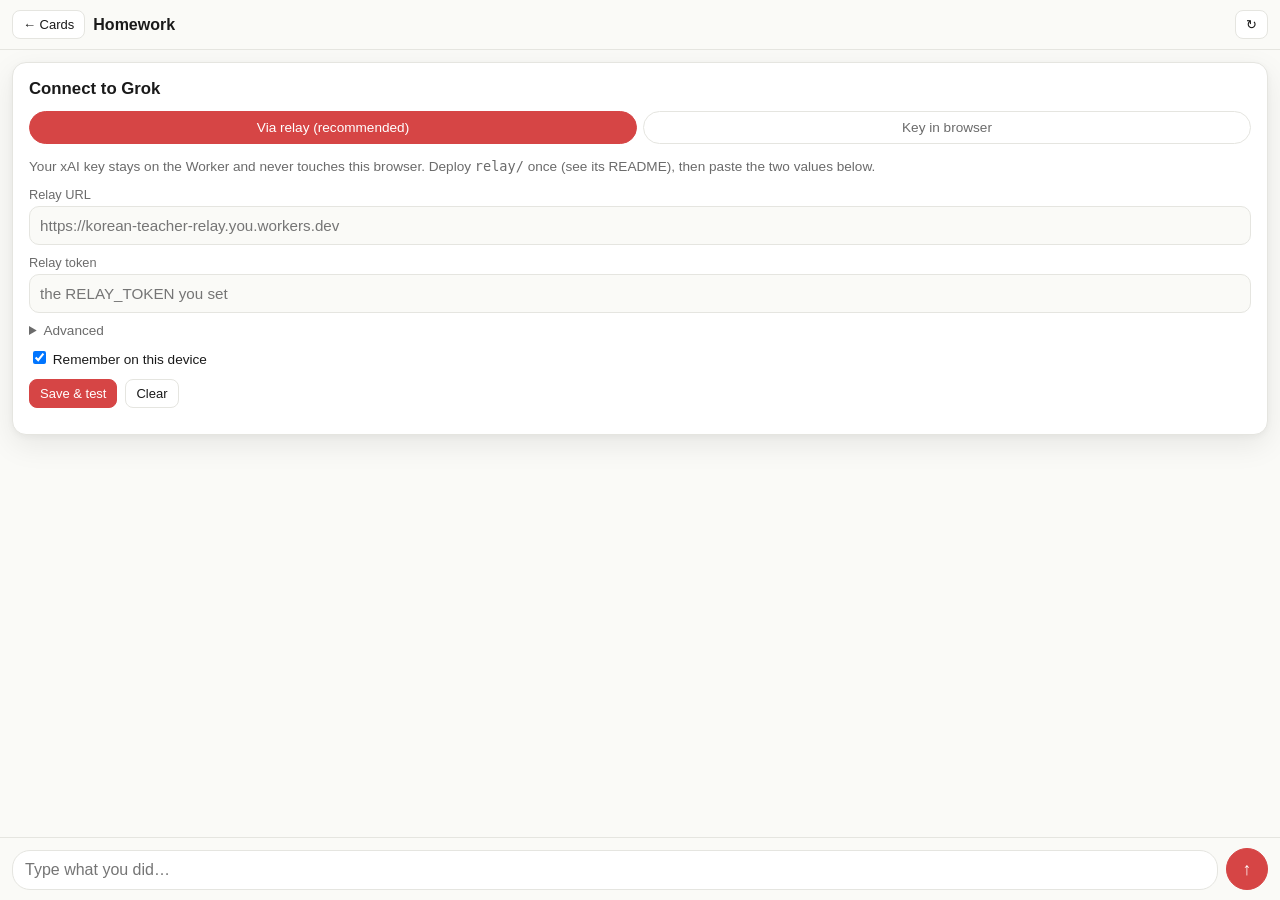
==== homework.html @ a8f40f27 "Add the homework helper A second page in the PWA that drafts the weekly diary homework: you describe" ====
<!doctype html>
<html lang="en">
<head>
  <meta charset="utf-8">
  <meta name="viewport" content="width=device-width, initial-scale=1, viewport-fit=cover">
  <meta name="color-scheme" content="light dark">
  <meta name="theme-color" content="#d64545">
  <!-- connect-src must list your relay origin. If you deploy the Worker to a
       different subdomain, edit the https://*.workers.dev entry below. -->
  <meta http-equiv="Content-Security-Policy" content="default-src 'self'; script-src 'self'; style-src 'self'; img-src 'self' data:; media-src 'self' blob:; connect-src 'self' https://api.x.ai https://*.workers.dev; base-uri 'none'; form-action 'none'; object-src 'none'">
  <title>Homework · Korean Teacher</title>
  <link rel="stylesheet" href="styles.css">
  <link rel="stylesheet" href="homework.css">
  <link rel="manifest" href="manifest.webmanifest">
  <link rel="icon" href="icon.svg" type="image/svg+xml">
  <link rel="apple-touch-icon" href="apple-touch-icon.png">
  <meta name="apple-mobile-web-app-capable" content="yes">
  <meta name="apple-mobile-web-app-title" content="Korean">
</head>
<body class="hw-body">

  <header class="hw-top">
    <a class="mini" href="index.html">← Cards</a>
    <strong class="hw-title">Homework</strong>
    <button id="hw-reload" class="mini" title="Reload">↻</button>
    <button id="hw-conn" class="mini hw-conn" hidden>⚙︎ Setup</button>
  </header>

  <!-- ---------- setup ---------- -->
  <section id="hw-setup" class="hw-panel" hidden>
    <h2>Connect to Grok</h2>

    <div class="hw-tabs" role="tablist">
      <button class="hw-tab" id="tab-relay" role="tab" aria-selected="true">Via relay (recommended)</button>
      <button class="hw-tab" id="tab-direct" role="tab" aria-selected="false">Key in browser</button>
    </div>

    <div id="pane-relay" class="hw-pane">
      <p class="hw-note">
        Your xAI key stays on the Worker and never touches this browser. Deploy
        <code>relay/</code> once (see its README), then paste the two values below.
      </p>
      <label class="hw-field">Relay URL
        <input id="hw-relay-url" type="url" inputmode="url" autocomplete="off"
               placeholder="https://korean-teacher-relay.you.workers.dev">
      </label>
      <label class="hw-field">Relay token
        <input id="hw-relay-token" type="password" autocomplete="off" placeholder="the RELAY_TOKEN you set">
      </label>
    </div>

    <div id="pane-direct" class="hw-pane" hidden>
      <p class="hw-warn">
        <strong>Read this before pasting a key.</strong> It is stored in this browser's
        localStorage. Any script that runs on this site can read it, as can anyone with
        access to this device or its backups. An xAI key is account-wide: whoever has it
        can spend your credit on anything until you revoke it. Speech may work this way,
        but chat is normally blocked by the browser, so you will probably still need the
        relay. If you use this mode, make a <em>separate</em> key with a spend limit and
        revoke it when you stop using this app.
      </p>
      <label class="hw-field">xAI API key
        <input id="hw-key" type="password" autocomplete="off" placeholder="xai-…">
      </label>
    </div>

    <details class="hw-adv">
      <summary>Advanced</summary>
      <label class="hw-field">Model
        <input id="hw-model" type="text" autocomplete="off" placeholder="grok-4.5">
      </label>
      <label class="hw-field">API base (direct mode only)
        <input id="hw-base" type="url" inputmode="url" autocomplete="off" placeholder="https://api.x.ai">
      </label>
    </details>

    <label class="hw-check">
      <input type="checkbox" id="hw-remember" checked> Remember on this device
    </label>

    <div class="hw-actions">
      <button id="hw-save" class="mini hw-primary">Save &amp; test</button>
      <button id="hw-clear" class="mini">Clear</button>
    </div>
    <p id="hw-probe" class="hw-probe" role="status" aria-live="polite"></p>
  </section>

  <!-- ---------- task ---------- -->
  <section id="hw-task" class="hw-taskbar" hidden>
    <div class="hw-prompt">
      <div class="hw-prompt-ko" id="hw-prompt-ko"></div>
      <div class="hw-prompt-en" id="hw-prompt-en"></div>
    </div>
    <div class="hw-chips" id="hw-chips" role="group" aria-label="Days"></div>
    <div class="hw-weekline">
      <span id="hw-weeklabel"></span>
      <button id="hw-weekswitch" class="hw-link" type="button">last week ⇄</button>
      <span class="hw-count" id="hw-count"></span>
    </div>
    <p id="hw-notice" class="hw-notice" hidden></p>
  </section>

  <main class="hw-transcript" id="hw-transcript" aria-live="polite"></main>

  <!-- ---------- composer ---------- -->
  <div class="hw-composer" id="hw-composer" hidden>
    <textarea id="hw-input" rows="1" placeholder="Type what you did…"
              autocomplete="off" autocapitalize="sentences"></textarea>
    <button id="hw-mic" class="hw-iconbtn" title="Speak in English" hidden>🎙</button>
    <button id="hw-send" class="hw-iconbtn hw-primary" title="Send">↑</button>
  </div>

  <!-- ---------- final ---------- -->
  <section id="hw-final" class="hw-panel hw-final" hidden>
    <h2>Your message <span class="hw-count" id="hw-final-count"></span></h2>
    <textarea id="hw-message" rows="12" spellcheck="false"></textarea>
    <div class="hw-finalopts">
      <label class="hw-check"><input type="checkbox" id="hw-envelope" checked> Greeting &amp; sign-off</label>
      <label class="hw-check"><input type="checkbox" id="hw-english" checked> Include English</label>
    </div>
    <div class="hw-actions">
      <button id="hw-copy" class="mini hw-primary">Copy</button>
      <button id="hw-share" class="mini">Share</button>
      <button id="hw-playall" class="mini">🔊 Play all</button>
      <button id="hw-restart" class="mini">Start a new week</button>
    </div>
    <p id="hw-final-status" class="hw-probe" role="status" aria-live="polite"></p>
  </section>

  <audio id="hw-audio" playsinline></audio>

  <script src="data.js"></script>
  <script src="homework-data.js"></script>
  <script src="homework.js"></script>
</body>
</html>
---- styles.css ----
:root {
  --bg: #fafaf7;
  --fg: #1a1a1a;
  --muted: #6b6b6b;
  --card-bg: #ffffff;
  --card-border: #e5e5e0;
  --card-shadow: 0 10px 30px rgba(0, 0, 0, 0.08), 0 2px 6px rgba(0, 0, 0, 0.04);
  --accent: #d64545;
  --accent-ink: #ffffff;
  --kbd-bg: #eceae3;
  --kbd-border: #cfccc2;
}

@media (prefers-color-scheme: dark) {
  :root {
    --bg: #151514;
    --fg: #f2f0ea;
    --muted: #9a9a94;
    --card-bg: #1f1f1e;
    --card-border: #35342f;
    --card-shadow: 0 10px 30px rgba(0, 0, 0, 0.5), 0 2px 6px rgba(0, 0, 0, 0.3);
    --accent: #e86a6a;
    --kbd-bg: #2a2927;
    --kbd-border: #3d3b37;
  }
}

* { box-sizing: border-box; }

html, body {
  margin: 0;
  padding: 0;
  height: 100%;
}

body {
  background: var(--bg);
  color: var(--fg);
  font-family: -apple-system, BlinkMacSystemFont, "Segoe UI", "Apple SD Gothic Neo",
               "Malgun Gothic", "Noto Sans KR", sans-serif;
  display: flex;
  flex-direction: column;
  /* dvh, not vh: on mobile Safari 100vh is the *expanded* viewport, so the last
     controls sit below the fold whenever the browser chrome is showing. */
  min-height: 100dvh;
  /* index.html sets viewport-fit=cover, so without this the bottom controls sit
     under the iOS home indicator, where the swipe-up gesture swallows taps. */
  padding-bottom: env(safe-area-inset-bottom);
}

/* ---------- Top bar ---------- */

.topbar {
  display: flex;
  flex-wrap: wrap;
  align-items: center;
  justify-content: space-between;
  gap: 16px;
  padding: 16px 24px;
  border-bottom: 1px solid var(--card-border);
}

.topbar h1 {
  margin: 0;
  font-size: 18px;
  font-weight: 600;
  letter-spacing: -0.01em;
}

.controls-top {
  display: flex;
  flex-wrap: wrap;
  align-items: center;
  gap: 16px;
}

.deck-select {
  display: inline-flex;
  align-items: center;
  gap: 8px;
  font-size: 14px;
  color: var(--muted);
}

select {
  font: inherit;
  font-size: 14px;
  color: var(--fg);
  background: var(--card-bg);
  border: 1px solid var(--card-border);
  border-radius: 8px;
  padding: 6px 10px;
  min-width: 220px;
}

.toggle {
  display: inline-flex;
  align-items: center;
  gap: 6px;
  font-size: 14px;
  color: var(--muted);
  cursor: pointer;
  user-select: none;
}

.toggle input { accent-color: var(--accent); }

/* Not qualified with `button` — the homework link is an <a>, which would
   otherwise render completely unstyled. */
.mini {
  font: inherit;
  font-size: 13px;
  color: var(--fg);
  background: var(--card-bg);
  border: 1px solid var(--card-border);
  border-radius: 8px;
  padding: 6px 10px;
  cursor: pointer;
}

.mini:hover { border-color: var(--accent); }

a.mini { display: inline-block; text-decoration: none; }

/* ---------- Mode segmented control ---------- */

.seg {
  display: inline-flex;
  border: 1px solid var(--card-border);
  border-radius: 999px;
  background: var(--card-bg);
  padding: 2px;
  gap: 2px;
}

.seg-btn {
  font: inherit;
  font-size: 13px;
  font-weight: 500;
  color: var(--muted);
  background: transparent;
  border: none;
  border-radius: 999px;
  padding: 5px 14px;
  cursor: pointer;
  transition: background 0.15s, color 0.15s;
}

.seg-btn[aria-checked="true"] {
  background: var(--accent);
  color: var(--accent-ink);
}

.seg-btn:not([aria-checked="true"]):hover { color: var(--fg); }

/* ---------- Stage / card ---------- */

.stage {
  flex: 1;
  display: flex;
  flex-direction: column;
  align-items: center;
  justify-content: center;
  gap: 24px;
  padding: 24px;
}

.counter {
  font-variant-numeric: tabular-nums;
  color: var(--muted);
  font-size: 14px;
  letter-spacing: 0.02em;
}

.card {
  all: unset;
  width: min(520px, 90vw);
  aspect-ratio: 4 / 3;
  perspective: 1200px;
  cursor: pointer;
  display: block;
}

.card-inner {
  position: relative;
  width: 100%;
  height: 100%;
  transition: transform 0.5s cubic-bezier(.2, .8, .2, 1);
  transform-style: preserve-3d;
}

.card.flipped .card-inner { transform: rotateY(180deg); }

/* Learn mode: no flipping, show everything on the front face. */
.learn-reveal { display: none; }
.card[data-mode="learn"] .card-inner { transform: none !important; transition: none; }
.card[data-mode="learn"] .face-back { display: none; }
.card[data-mode="learn"] .learn-reveal { display: block; }
.card[data-mode="learn"] .front-text { font-size: clamp(56px, 14vw, 140px); }
.card[data-mode="learn"] .face-front { gap: 4px; }
.card[data-mode="learn"] .face-front .back-text {
  font-size: clamp(22px, 4.5vw, 36px);
  color: var(--muted);
  font-weight: 500;
  margin-top: 8px;
}
.card[data-mode="learn"] .face-front .extra-text { margin-top: 2px; }

.face {
  position: absolute;
  inset: 0;
  backface-visibility: hidden;
  -webkit-backface-visibility: hidden;
  background: var(--card-bg);
  border: 1px solid var(--card-border);
  border-radius: 20px;
  box-shadow: var(--card-shadow);
  display: flex;
  flex-direction: column;
  align-items: center;
  justify-content: center;
  padding: 24px;
  text-align: center;
}

.face-back { transform: rotateY(180deg); }

.front-text {
  font-size: clamp(72px, 18vw, 180px);
  line-height: 1;
  font-weight: 500;
  letter-spacing: -0.02em;
}

.back-text {
  font-size: clamp(40px, 9vw, 88px);
  line-height: 1.1;
  font-weight: 500;
  letter-spacing: -0.01em;
}

.extra-text {
  margin-top: 12px;
  font-size: clamp(14px, 2.5vw, 20px);
  color: var(--muted);
}

/* ---------- Bottom controls ---------- */

.controls-bottom {
  display: flex;
  align-items: center;
  gap: 12px;
}

.nav, .play {
  font: inherit;
  background: var(--card-bg);
  color: var(--fg);
  border: 1px solid var(--card-border);
  border-radius: 999px;
  cursor: pointer;
  display: inline-flex;
  align-items: center;
  justify-content: center;
}

.nav {
  width: 52px;
  height: 52px;
  font-size: 22px;
}

.play {
  width: 64px;
  height: 64px;
  font-size: 26px;
  background: var(--accent);
  color: var(--accent-ink);
  border-color: transparent;
}

.nav:hover { border-color: var(--accent); }
.play:hover { filter: brightness(1.05); }
.nav:active, .play:active { transform: translateY(1px); }

.hint {
  color: var(--muted);
  font-size: 13px;
  text-align: center;
  margin: 0;
}

kbd {
  font-family: ui-monospace, SFMono-Regular, Menlo, monospace;
  font-size: 12px;
  padding: 2px 6px;
  border: 1px solid var(--kbd-border);
  border-bottom-width: 2px;
  border-radius: 4px;
  background: var(--kbd-bg);
  color: var(--fg);
}

/* ---------- Small screens ---------- */

@media (max-width: 520px) {
  .topbar { padding: 12px 16px; gap: 10px; }
  .topbar h1 { font-size: 16px; }
  .controls-top { gap: 10px; width: 100%; }
  select { flex: 1; min-width: 0; }
  .stage { padding: 16px; gap: 16px; }
  .nav { width: 44px; height: 44px; font-size: 20px; }
  .play { width: 56px; height: 56px; font-size: 24px; }
}
---- homework.css ----
/* Homework helper.
   Defines no :root tokens on purpose — it inherits the palette, the dark mode
   and the font stack from styles.css for free. */

.hw-body {
  display: flex;
  flex-direction: column;
  min-height: 100dvh;
  padding: 0;
}

/* ---------- top bar ---------- */

.hw-top {
  position: sticky;
  top: 0;
  z-index: 20;
  display: flex;
  align-items: center;
  gap: 8px;
  padding: max(10px, env(safe-area-inset-top)) 12px 10px;
  background: var(--bg);
  border-bottom: 1px solid var(--card-border);
}

.hw-title { flex: 1; font-size: 1rem; white-space: nowrap; }

/* Without this the back-link wraps to two lines and the bar grows. */
.hw-top .mini { white-space: nowrap; }

.hw-conn {
  max-width: 46%;
  overflow: hidden;
  text-overflow: ellipsis;
  white-space: nowrap;
}

/* ---------- panels ---------- */

.hw-panel {
  margin: 12px;
  padding: 16px;
  background: var(--card-bg);
  border: 1px solid var(--card-border);
  border-radius: 14px;
  box-shadow: var(--card-shadow);
}

.hw-panel h2 { margin: 0 0 12px; font-size: 1.05rem; }

.hw-tabs { display: flex; gap: 6px; margin-bottom: 12px; }

.hw-tab {
  flex: 1;
  padding: 8px 10px;
  font: inherit;
  font-size: 0.85rem;
  color: var(--muted);
  background: transparent;
  border: 1px solid var(--card-border);
  border-radius: 999px;
  cursor: pointer;
}

.hw-tab[aria-selected="true"] {
  color: var(--accent-ink);
  background: var(--accent);
  border-color: var(--accent);
}

.hw-field { display: block; margin: 10px 0; font-size: 0.8rem; color: var(--muted); }

.hw-field input {
  display: block;
  width: 100%;
  margin-top: 4px;
  padding: 10px;
  font: inherit;
  font-size: 0.95rem;
  color: var(--fg);
  background: var(--bg);
  border: 1px solid var(--card-border);
  border-radius: 10px;
}

.hw-check { display: block; margin: 10px 0; font-size: 0.85rem; }
.hw-adv { margin: 10px 0; font-size: 0.85rem; color: var(--muted); }
.hw-adv summary { cursor: pointer; }

.hw-note { margin: 0 0 10px; font-size: 0.85rem; color: var(--muted); line-height: 1.5; }

.hw-warn {
  margin: 0 0 10px;
  padding: 10px 12px;
  font-size: 0.82rem;
  line-height: 1.55;
  border: 1px solid var(--accent);
  border-radius: 10px;
}

.hw-actions { display: flex; flex-wrap: wrap; gap: 8px; margin-top: 12px; }

.hw-primary {
  color: var(--accent-ink) !important;
  background: var(--accent) !important;
  border-color: var(--accent) !important;
}

.hw-probe { margin: 10px 0 0; font-size: 0.82rem; line-height: 1.5; color: var(--muted); }
.hw-probe.ok  { color: #2e7d32; }
.hw-probe.err { color: var(--accent); }

/* ---------- task bar ---------- */

.hw-taskbar {
  position: sticky;
  top: 0;
  z-index: 15;
  padding: 10px 12px;
  background: var(--bg);
  border-bottom: 1px solid var(--card-border);
}

.hw-prompt-ko { font-size: 1.05rem; }
.hw-prompt-en { font-size: 0.8rem; color: var(--muted); }

.hw-chips { display: flex; flex-wrap: wrap; gap: 6px; margin: 8px 0 4px; }

.hw-chip {
  padding: 6px 9px;
  font: inherit;
  font-size: 0.78rem;
  white-space: nowrap;
  color: var(--fg);
  background: var(--card-bg);
  border: 1px solid var(--card-border);
  border-radius: 999px;
  cursor: pointer;
}

.hw-chip[data-state="done"]    { color: var(--accent-ink); background: var(--accent); border-color: var(--accent); }
.hw-chip[data-state="current"] { border-color: var(--accent); border-width: 2px; }
.hw-chip[disabled]             { opacity: 0.38; cursor: not-allowed; }

.hw-weekline { display: flex; align-items: center; gap: 10px; font-size: 0.75rem; color: var(--muted); }
.hw-count { margin-left: auto; }

.hw-link {
  padding: 0;
  font: inherit;
  font-size: 0.75rem;
  color: var(--accent);
  background: none;
  border: 0;
  text-decoration: underline;
  cursor: pointer;
}

/* ---------- transcript ---------- */

.hw-transcript {
  flex: 1;
  padding: 12px;
  display: flex;
  flex-direction: column;
  gap: 10px;
  overflow-y: auto;
}

.bubble {
  max-width: 88%;
  padding: 10px 13px;
  font-size: 0.95rem;
  line-height: 1.55;
  border-radius: 14px;
  white-space: pre-wrap;
  overflow-wrap: anywhere;
}

.bubble.user { align-self: flex-end; color: var(--accent-ink); background: var(--accent); }
.bubble.bot  { align-self: flex-start; background: var(--card-bg); border: 1px solid var(--card-border); }
.bubble.err  { align-self: flex-start; border: 1px solid var(--accent); }

.day-card {
  align-self: flex-start;
  width: 100%;
  padding: 12px 14px;
  background: var(--card-bg);
  border: 1px solid var(--card-border);
  border-radius: 14px;
  box-shadow: var(--card-shadow);
}

.day-card .dc-day { font-size: 0.72rem; letter-spacing: 0.06em; text-transform: uppercase; color: var(--muted); }
.day-card .dc-ko  { margin: 6px 0 2px; font-size: 1.25rem; line-height: 1.45; }
.day-card .dc-rr  { font-size: 0.85rem; color: var(--muted); }
.day-card .dc-en  { margin-top: 4px; font-size: 0.9rem; }

.dc-new {
  margin-top: 8px;
  padding: 6px 9px;
  font-size: 0.78rem;
  border: 1px dashed var(--card-border);
  border-radius: 8px;
  color: var(--muted);
}

.dc-actions { display: flex; flex-wrap: wrap; gap: 6px; margin-top: 10px; padding-top: 10px; border-top: 1px solid var(--card-border); }

/* ---------- blank check ---------- */

.blankcheck {
  align-self: flex-start;
  width: 100%;
  padding: 12px 14px;
  background: var(--card-bg);
  border: 1px dashed var(--accent);
  border-radius: 14px;
}

.bc-q { font-size: 0.8rem; color: var(--muted); margin-bottom: 8px; }
.bc-sentence { font-size: 1.1rem; line-height: 1.7; }
.bc-slot { padding: 0 4px; border-bottom: 2px solid var(--accent); }
.bc-opts { display: flex; flex-wrap: wrap; gap: 6px; margin-top: 10px; }

.bc-opt {
  padding: 8px 14px;
  font: inherit;
  font-size: 1rem;
  background: var(--bg);
  color: var(--fg);
  border: 1px solid var(--card-border);
  border-radius: 999px;
  cursor: pointer;
}

.bc-opt[data-verdict="right"] { color: #fff; background: #2e7d32; border-color: #2e7d32; }
.bc-opt[data-verdict="wrong"] { opacity: 0.45; text-decoration: line-through; }
.bc-why { margin-top: 8px; font-size: 0.82rem; color: var(--muted); }

/* ---------- composer ---------- */

.hw-composer {
  position: sticky;
  bottom: 0;
  z-index: 15;
  display: flex;
  gap: 8px;
  align-items: flex-end;
  padding: 10px 12px calc(10px + env(safe-area-inset-bottom));
  background: var(--bg);
  border-top: 1px solid var(--card-border);
}

.hw-composer textarea {
  flex: 1;
  max-height: 30dvh;
  padding: 10px 12px;
  font: inherit;
  font-size: 1rem;
  color: var(--fg);
  background: var(--card-bg);
  border: 1px solid var(--card-border);
  border-radius: 18px;
  resize: none;
}

.hw-iconbtn {
  flex: 0 0 auto;
  width: 42px;
  height: 42px;
  font-size: 1.1rem;
  color: var(--fg);
  background: var(--card-bg);
  border: 1px solid var(--card-border);
  border-radius: 50%;
  cursor: pointer;
}

.hw-iconbtn[disabled] { opacity: 0.4; cursor: default; }

.hw-iconbtn[data-recording="1"] {
  color: #fff;
  background: #d32f2f;
  border-color: #d32f2f;
  animation: hw-pulse 1.1s ease-in-out infinite;
}

@keyframes hw-pulse { 50% { opacity: 0.55; } }

@media (prefers-reduced-motion: reduce) {
  .hw-iconbtn[data-recording="1"] { animation: none; }
}

/* ---------- final ---------- */

.hw-final textarea {
  width: 100%;
  padding: 12px;
  font: inherit;
  font-size: 1.05rem;
  line-height: 1.65;
  color: var(--fg);
  background: var(--bg);
  border: 1px solid var(--card-border);
  border-radius: 12px;
  resize: vertical;
}

.hw-finalopts { display: flex; flex-wrap: wrap; gap: 14px; margin-top: 10px; }

.hw-typing::after {
  content: "▍";
  animation: hw-blink 1s steps(2) infinite;
}

@keyframes hw-blink { 50% { opacity: 0; } }

.hw-notice {
  margin: 6px 0 0;
  font-size: 0.75rem;
  line-height: 1.5;
  color: var(--accent);
}
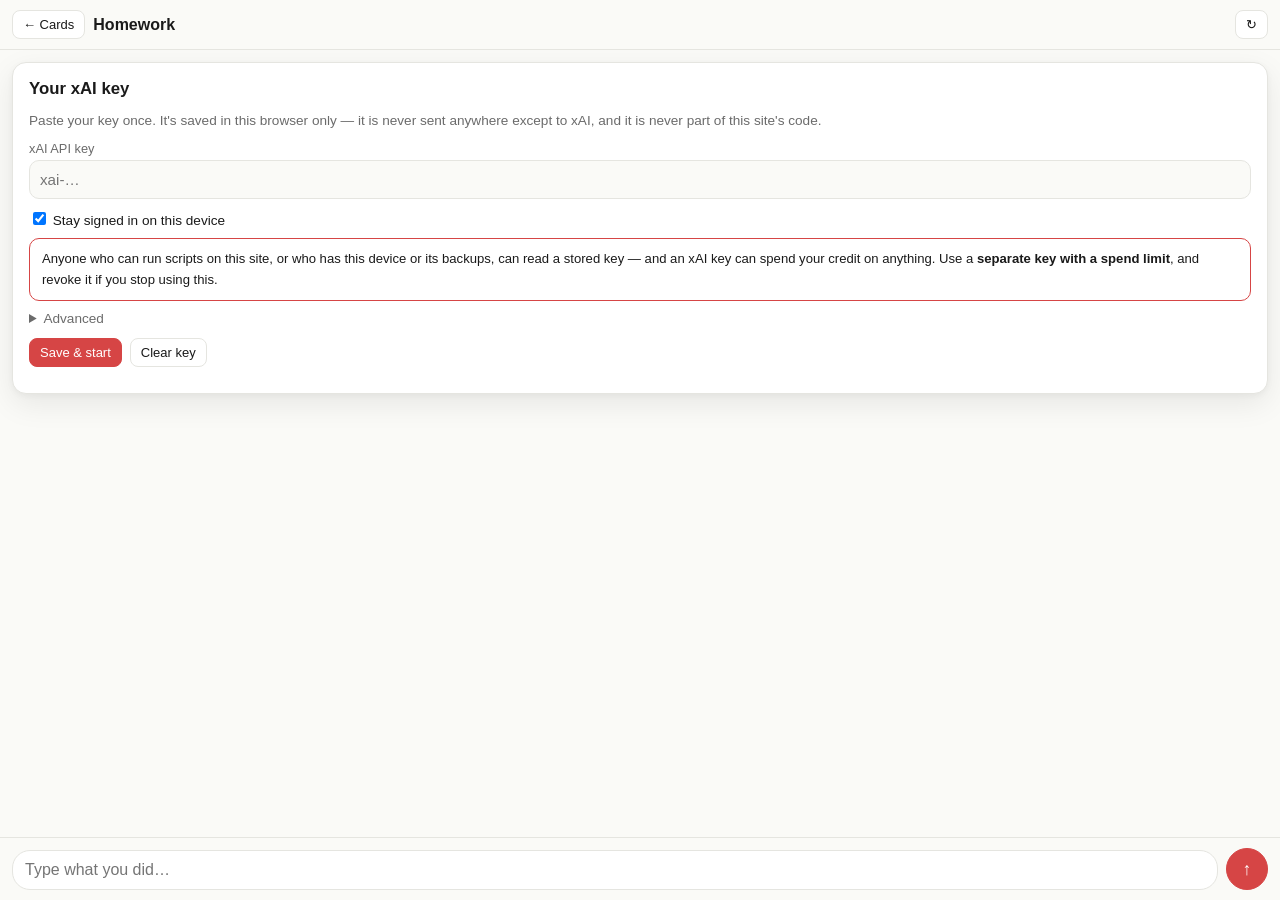
==== commit 5ba84dea: "Key in the browser only; drop the relay Paste your xAI key on first open, it is saved in this browse" ====
--- a/homework.html
+++ b/homework.html
@@ -5,9 +5,10 @@
   <meta name="viewport" content="width=device-width, initial-scale=1, viewport-fit=cover">
   <meta name="color-scheme" content="light dark">
   <meta name="theme-color" content="#d64545">
-  <!-- connect-src must list your relay origin. If you deploy the Worker to a
-       different subdomain, edit the https://*.workers.dev entry below. -->
-  <meta http-equiv="Content-Security-Policy" content="default-src 'self'; script-src 'self'; style-src 'self'; img-src 'self' data:; media-src 'self' blob:; connect-src 'self' https://api.x.ai https://*.workers.dev; base-uri 'none'; form-action 'none'; object-src 'none'">
+  <!-- The key only ever goes to api.x.ai. connect-src is the enforcement: no
+       other host can be contacted from this page, so a script injected here
+       could not exfiltrate the key. wss: is listed for the realtime voice API. -->
+  <meta http-equiv="Content-Security-Policy" content="default-src 'self'; script-src 'self'; style-src 'self'; img-src 'self' data:; media-src 'self' blob:; connect-src 'self' https://api.x.ai wss://api.x.ai; base-uri 'none'; form-action 'none'; object-src 'none'">
   <title>Homework · Korean Teacher</title>
   <link rel="stylesheet" href="styles.css">
   <link rel="stylesheet" href="homework.css">
@@ -28,59 +29,42 @@
 
   <!-- ---------- setup ---------- -->
   <section id="hw-setup" class="hw-panel" hidden>
-    <h2>Connect to Grok</h2>
+    <h2>Your xAI key</h2>
 
-    <div class="hw-tabs" role="tablist">
-      <button class="hw-tab" id="tab-relay" role="tab" aria-selected="true">Via relay (recommended)</button>
-      <button class="hw-tab" id="tab-direct" role="tab" aria-selected="false">Key in browser</button>
-    </div>
+    <p class="hw-note">
+      Paste your key once. It's saved in this browser only — it is never sent
+      anywhere except to xAI, and it is never part of this site's code.
+    </p>
 
-    <div id="pane-relay" class="hw-pane">
-      <p class="hw-note">
-        Your xAI key stays on the Worker and never touches this browser. Deploy
-        <code>relay/</code> once (see its README), then paste the two values below.
-      </p>
-      <label class="hw-field">Relay URL
-        <input id="hw-relay-url" type="url" inputmode="url" autocomplete="off"
-               placeholder="https://korean-teacher-relay.you.workers.dev">
-      </label>
-      <label class="hw-field">Relay token
-        <input id="hw-relay-token" type="password" autocomplete="off" placeholder="the RELAY_TOKEN you set">
-      </label>
-    </div>
+    <label class="hw-field">xAI API key
+      <input id="hw-key" type="password" inputmode="text" autocomplete="off"
+             autocapitalize="off" autocorrect="off" spellcheck="false" placeholder="xai-…">
+    </label>
 
-    <div id="pane-direct" class="hw-pane" hidden>
-      <p class="hw-warn">
-        <strong>Read this before pasting a key.</strong> It is stored in this browser's
-        localStorage. Any script that runs on this site can read it, as can anyone with
-        access to this device or its backups. An xAI key is account-wide: whoever has it
-        can spend your credit on anything until you revoke it. Speech may work this way,
-        but chat is normally blocked by the browser, so you will probably still need the
-        relay. If you use this mode, make a <em>separate</em> key with a spend limit and
-        revoke it when you stop using this app.
-      </p>
-      <label class="hw-field">xAI API key
-        <input id="hw-key" type="password" autocomplete="off" placeholder="xai-…">
-      </label>
-    </div>
+    <label class="hw-check">
+      <input type="checkbox" id="hw-remember" checked> Stay signed in on this device
+    </label>
+
+    <p class="hw-warn">
+      Anyone who can run scripts on this site, or who has this device or its
+      backups, can read a stored key — and an xAI key can spend your credit on
+      anything. Use a <strong>separate key with a spend limit</strong>, and revoke it
+      if you stop using this.
+    </p>
 
     <details class="hw-adv">
       <summary>Advanced</summary>
       <label class="hw-field">Model
         <input id="hw-model" type="text" autocomplete="off" placeholder="grok-4.5">
       </label>
-      <label class="hw-field">API base (direct mode only)
+      <label class="hw-field">API base
         <input id="hw-base" type="url" inputmode="url" autocomplete="off" placeholder="https://api.x.ai">
       </label>
     </details>
 
-    <label class="hw-check">
-      <input type="checkbox" id="hw-remember" checked> Remember on this device
-    </label>
-
     <div class="hw-actions">
-      <button id="hw-save" class="mini hw-primary">Save &amp; test</button>
-      <button id="hw-clear" class="mini">Clear</button>
+      <button id="hw-save" class="mini hw-primary">Save &amp; start</button>
+      <button id="hw-clear" class="mini">Clear key</button>
     </div>
     <p id="hw-probe" class="hw-probe" role="status" aria-live="polite"></p>
   </section>
@@ -93,8 +77,7 @@
     </div>
     <div class="hw-chips" id="hw-chips" role="group" aria-label="Days"></div>
     <div class="hw-weekline">
-      <span id="hw-weeklabel"></span>
-      <button id="hw-weekswitch" class="hw-link" type="button">last week ⇄</button>
+      <button id="hw-finish" class="hw-link" type="button" hidden>Finish</button>
       <span class="hw-count" id="hw-count"></span>
     </div>
     <p id="hw-notice" class="hw-notice" hidden></p>
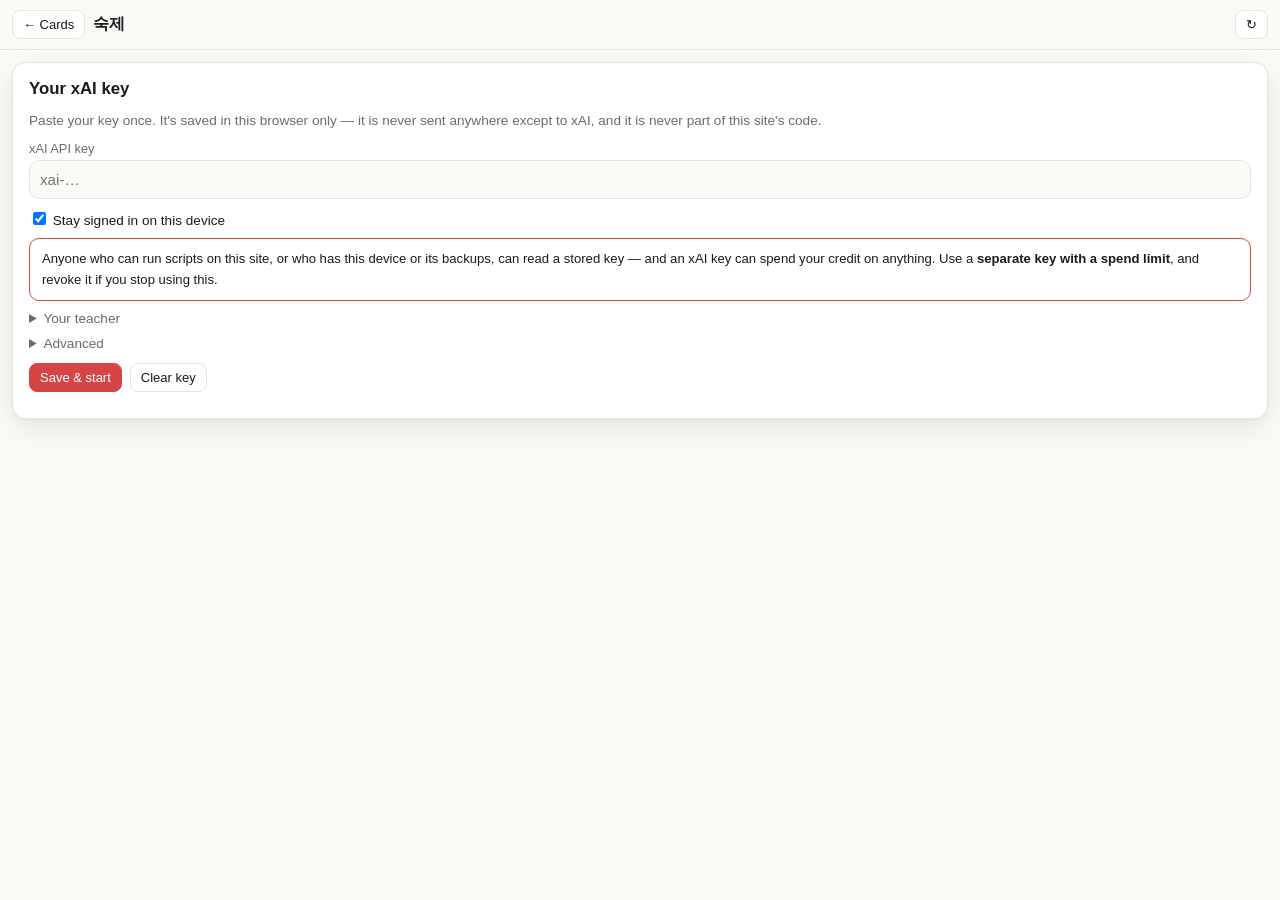
==== commit bcfba8c1: "Rename to 한국어 숙제, add a live call, add a teacher personality Rename across the manifest, both page t" ====
--- a/homework.html
+++ b/homework.html
@@ -9,20 +9,20 @@
        other host can be contacted from this page, so a script injected here
        could not exfiltrate the key. wss: is listed for the realtime voice API. -->
   <meta http-equiv="Content-Security-Policy" content="default-src 'self'; script-src 'self'; style-src 'self'; img-src 'self' data:; media-src 'self' blob:; connect-src 'self' https://api.x.ai wss://api.x.ai; base-uri 'none'; form-action 'none'; object-src 'none'">
-  <title>Homework · Korean Teacher</title>
+  <title>숙제 · 한국어 숙제</title>
   <link rel="stylesheet" href="styles.css">
   <link rel="stylesheet" href="homework.css">
   <link rel="manifest" href="manifest.webmanifest">
   <link rel="icon" href="icon.svg" type="image/svg+xml">
   <link rel="apple-touch-icon" href="apple-touch-icon.png">
   <meta name="apple-mobile-web-app-capable" content="yes">
-  <meta name="apple-mobile-web-app-title" content="Korean">
+  <meta name="apple-mobile-web-app-title" content="한국어">
 </head>
 <body class="hw-body">
 
   <header class="hw-top">
     <a class="mini" href="index.html">← Cards</a>
-    <strong class="hw-title">Homework</strong>
+    <strong class="hw-title">숙제</strong>
     <button id="hw-reload" class="mini" title="Reload">↻</button>
     <button id="hw-conn" class="mini hw-conn" hidden>⚙︎ Setup</button>
   </header>
@@ -51,6 +51,27 @@
       anything. Use a <strong>separate key with a spend limit</strong>, and revoke it
       if you stop using this.
     </p>
+
+    <details class="hw-adv">
+      <summary>Your teacher</summary>
+      <p class="hw-note">
+        How she talks and what she's like. This shapes the voice you practise with —
+        edit it to match your real 선생님.
+      </p>
+      <label class="hw-field">Personality
+        <textarea id="hw-persona" rows="7" spellcheck="false"></textarea>
+      </label>
+      <label class="hw-field">Voice
+        <select id="hw-voice">
+          <option value="ara">ara</option>
+          <option value="eve">eve</option>
+          <option value="leo">leo</option>
+          <option value="rex">rex</option>
+          <option value="sal">sal</option>
+        </select>
+      </label>
+      <button id="hw-persona-reset" class="mini" type="button">Reset to default</button>
+    </details>
 
     <details class="hw-adv">
       <summary>Advanced</summary>
@@ -85,11 +106,20 @@
 
   <main class="hw-transcript" id="hw-transcript" aria-live="polite"></main>
 
+  <!-- ---------- live call ---------- -->
+  <div class="hw-callbar" id="hw-callbar" hidden>
+    <span class="hw-orb" id="hw-orb"></span>
+    <span class="hw-callstatus" id="hw-callstatus">Connecting…</span>
+    <button id="hw-mute" class="mini">Mute</button>
+    <button id="hw-hangup" class="mini hw-danger">End call</button>
+  </div>
+
   <!-- ---------- composer ---------- -->
   <div class="hw-composer" id="hw-composer" hidden>
     <textarea id="hw-input" rows="1" placeholder="Type what you did…"
               autocomplete="off" autocapitalize="sentences"></textarea>
-    <button id="hw-mic" class="hw-iconbtn" title="Speak in English" hidden>🎙</button>
+    <button id="hw-mic" class="hw-iconbtn" title="Hold to speak (English)" hidden>🎙</button>
+    <button id="hw-call" class="hw-iconbtn" title="Call your teacher">📞</button>
     <button id="hw-send" class="hw-iconbtn hw-primary" title="Send">↑</button>
   </div>
 
--- a/homework.css
+++ b/homework.css
@@ -1,6 +1,12 @@
 /* Homework helper.
    Defines no :root tokens on purpose — it inherits the palette, the dark mode
    and the font stack from styles.css for free. */
+
+/* The browser's default [hidden] rule is `display: none` at UA specificity, so
+   any class here that sets `display` (flex, grid…) silently defeats it and the
+   element stays on screen with .hidden = true. Everything in this file relies
+   on the hidden attribute, so make it win. */
+[hidden] { display: none !important; }
 
 .hw-body {
   display: flex;
@@ -322,3 +328,69 @@
   line-height: 1.5;
   color: var(--accent);
 }
+
+/* ---------- live call ---------- */
+
+.hw-callbar {
+  position: sticky;
+  bottom: 0;
+  z-index: 16;
+  display: flex;
+  align-items: center;
+  gap: 10px;
+  padding: 10px 12px calc(10px + env(safe-area-inset-bottom));
+  background: var(--card-bg);
+  border-top: 1px solid var(--card-border);
+}
+
+.hw-callstatus { flex: 1; font-size: 0.85rem; color: var(--muted); }
+
+.hw-danger {
+  color: #fff !important;
+  background: #d32f2f !important;
+  border-color: #d32f2f !important;
+}
+
+.hw-orb {
+  flex: 0 0 auto;
+  width: 14px;
+  height: 14px;
+  border-radius: 50%;
+  background: var(--muted);
+}
+
+.hw-orb.connecting { background: #e0a030; animation: hw-pulse 1s ease-in-out infinite; }
+.hw-orb.listening  { background: #2e7d32; }
+.hw-orb.speaking   { background: var(--accent); animation: hw-pulse 0.9s ease-in-out infinite; }
+.hw-orb.muted      { background: var(--muted); opacity: 0.5; }
+
+@media (prefers-reduced-motion: reduce) {
+  .hw-orb { animation: none !important; }
+}
+
+/* The teacher-personality box needs room to actually read. */
+.hw-field textarea {
+  display: block;
+  width: 100%;
+  margin-top: 4px;
+  padding: 10px;
+  font: inherit;
+  font-size: 0.9rem;
+  line-height: 1.5;
+  color: var(--fg);
+  background: var(--bg);
+  border: 1px solid var(--card-border);
+  border-radius: 10px;
+  resize: vertical;
+}
+
+.hw-field select {
+  display: block;
+  margin-top: 4px;
+  padding: 8px 10px;
+  font: inherit;
+  color: var(--fg);
+  background: var(--bg);
+  border: 1px solid var(--card-border);
+  border-radius: 10px;
+}
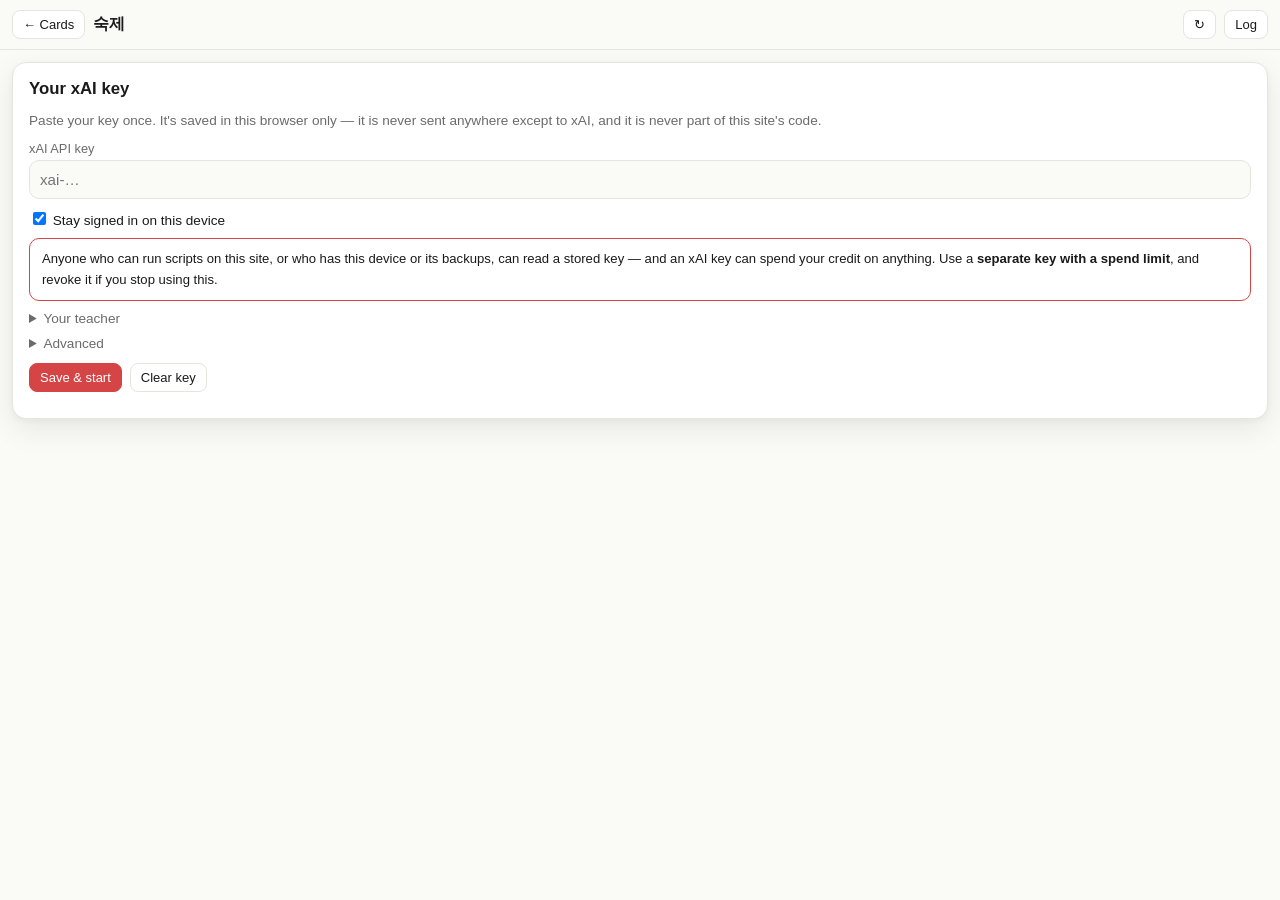
==== commit 991babae: "Fix every sentence being saved twice on a call; add an event log The realtime API announces one fini" ====
--- a/homework.html
+++ b/homework.html
@@ -24,6 +24,7 @@
     <a class="mini" href="index.html">← Cards</a>
     <strong class="hw-title">숙제</strong>
     <button id="hw-reload" class="mini" title="Reload">↻</button>
+    <button id="hw-logbtn" class="mini" title="Event log">Log</button>
     <button id="hw-conn" class="mini hw-conn" hidden>⚙︎ Setup</button>
   </header>
 
@@ -104,6 +105,22 @@
     <p id="hw-notice" class="hw-notice" hidden></p>
   </section>
 
+  <!-- ---------- event log ---------- -->
+  <section id="hw-logpanel" class="hw-panel" hidden>
+    <h2>Event log</h2>
+    <p class="hw-note">
+      What the app and the call actually did. If something goes wrong, copy this
+      and send it over — it says far more than a description can.
+    </p>
+    <pre id="hw-logbody" class="hw-logbody"></pre>
+    <div class="hw-actions">
+      <button id="hw-logcopy" class="mini hw-primary">Copy log</button>
+      <button id="hw-logclear" class="mini">Clear</button>
+      <button id="hw-logclose" class="mini">Close</button>
+    </div>
+    <p id="hw-logstatus" class="hw-probe" role="status" aria-live="polite"></p>
+  </section>
+
   <main class="hw-transcript" id="hw-transcript" aria-live="polite"></main>
 
   <!-- ---------- live call ---------- -->
@@ -116,14 +133,16 @@
 
   <!-- ---------- composer ---------- -->
   <div class="hw-composer" id="hw-composer" hidden>
-    <textarea id="hw-input" rows="1" placeholder="Type what you did…"
+    <textarea id="hw-input" rows="1" placeholder="Describe a task or ask a question"
               autocomplete="off" autocapitalize="sentences"></textarea>
     <button id="hw-mic" class="hw-iconbtn" title="Hold to speak (English)" hidden>🎙</button>
     <button id="hw-call" class="hw-iconbtn" title="Call your teacher">📞</button>
     <button id="hw-send" class="hw-iconbtn hw-primary" title="Send">↑</button>
   </div>
 
-  <!-- ---------- final ---------- -->
+  <!-- ---------- final ----------
+       Lives here in the markup, but showFinal() moves it into #hw-transcript so
+       it lands at the end of the conversation instead of below the composer. -->
   <section id="hw-final" class="hw-panel hw-final" hidden>
     <h2>Your message <span class="hw-count" id="hw-final-count"></span></h2>
     <textarea id="hw-message" rows="12" spellcheck="false"></textarea>
--- a/homework.css
+++ b/homework.css
@@ -394,3 +394,27 @@
   border: 1px solid var(--card-border);
   border-radius: 10px;
 }
+
+/* The final message lives inside the transcript, so it must sit in the flex flow
+   like any other bubble rather than carrying the panel's own outer margin. */
+.hw-transcript > .hw-final {
+  align-self: stretch;
+  width: 100%;
+  margin: 0;
+}
+
+.hw-logbody {
+  max-height: 45dvh;
+  margin: 0;
+  padding: 10px;
+  overflow: auto;
+  font-family: ui-monospace, SFMono-Regular, Menlo, Consolas, monospace;
+  font-size: 0.72rem;
+  line-height: 1.5;
+  white-space: pre-wrap;
+  overflow-wrap: anywhere;
+  color: var(--fg);
+  background: var(--bg);
+  border: 1px solid var(--card-border);
+  border-radius: 10px;
+}
